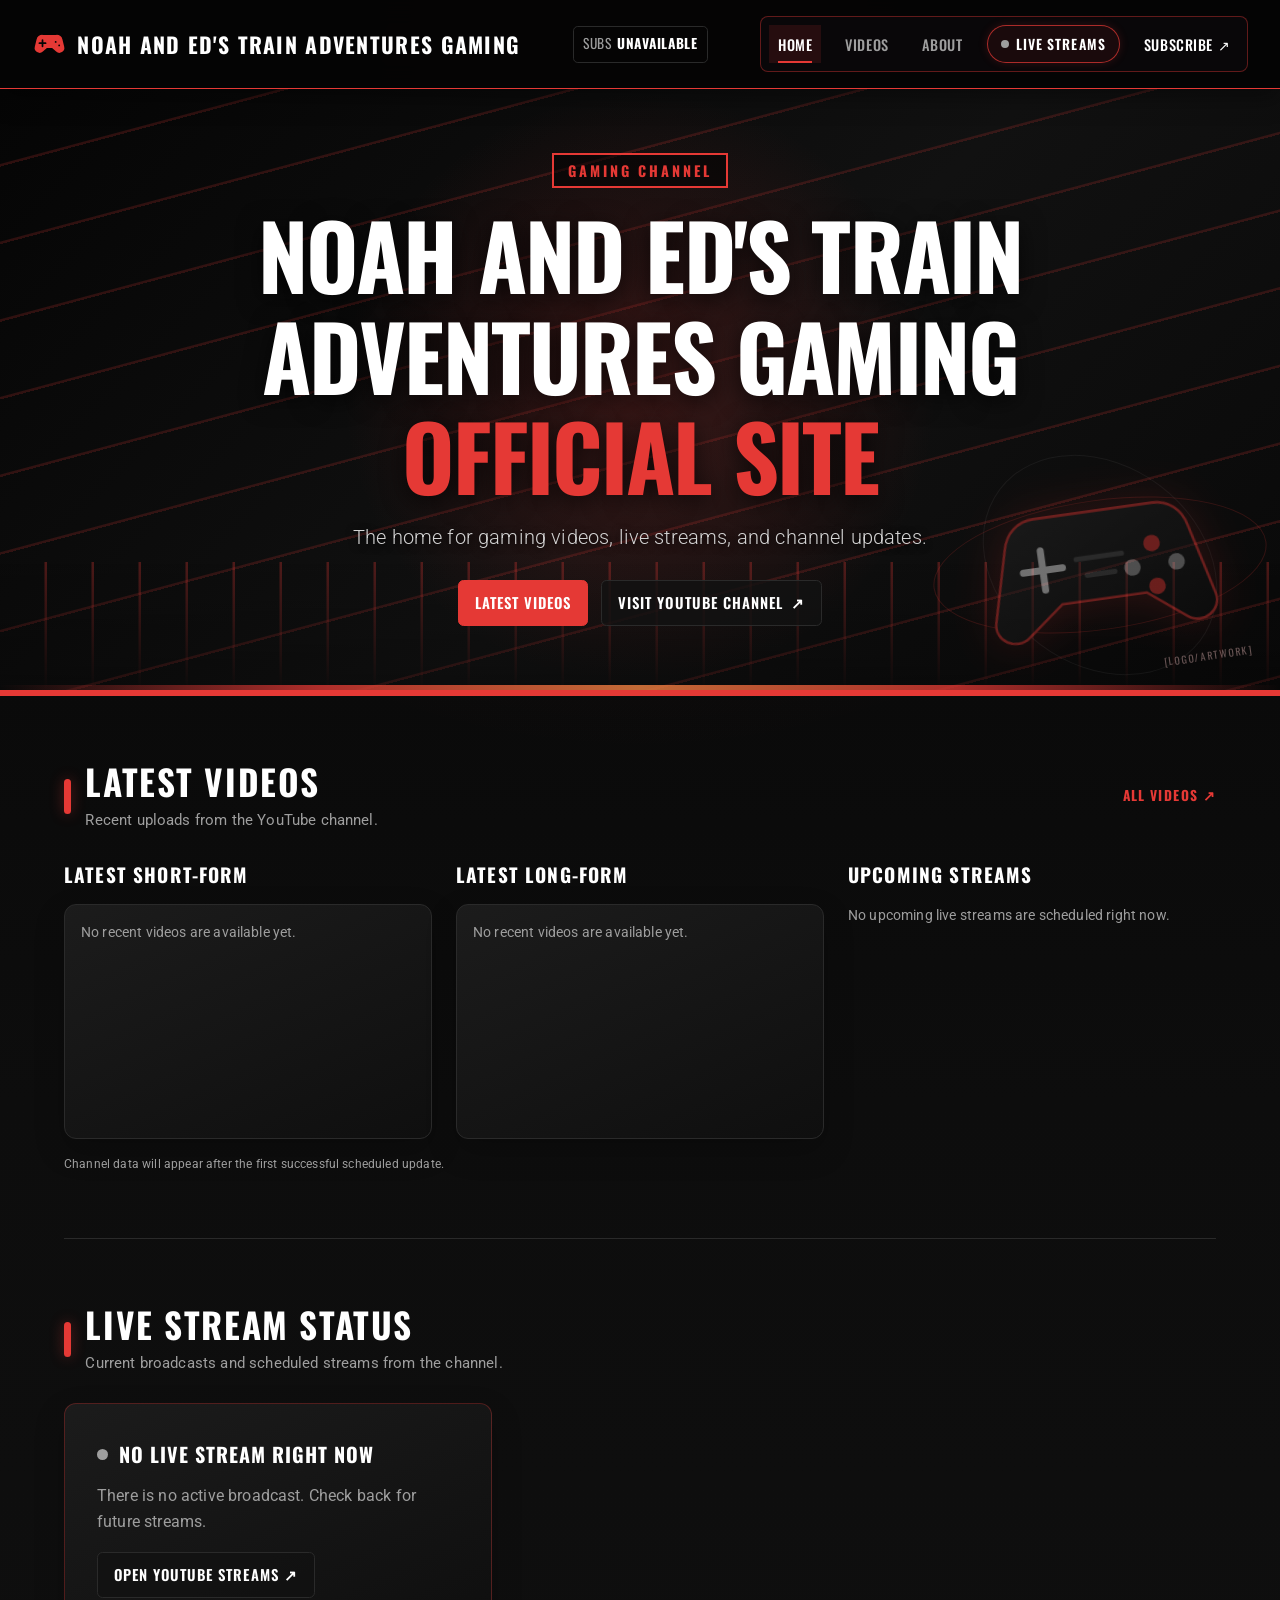
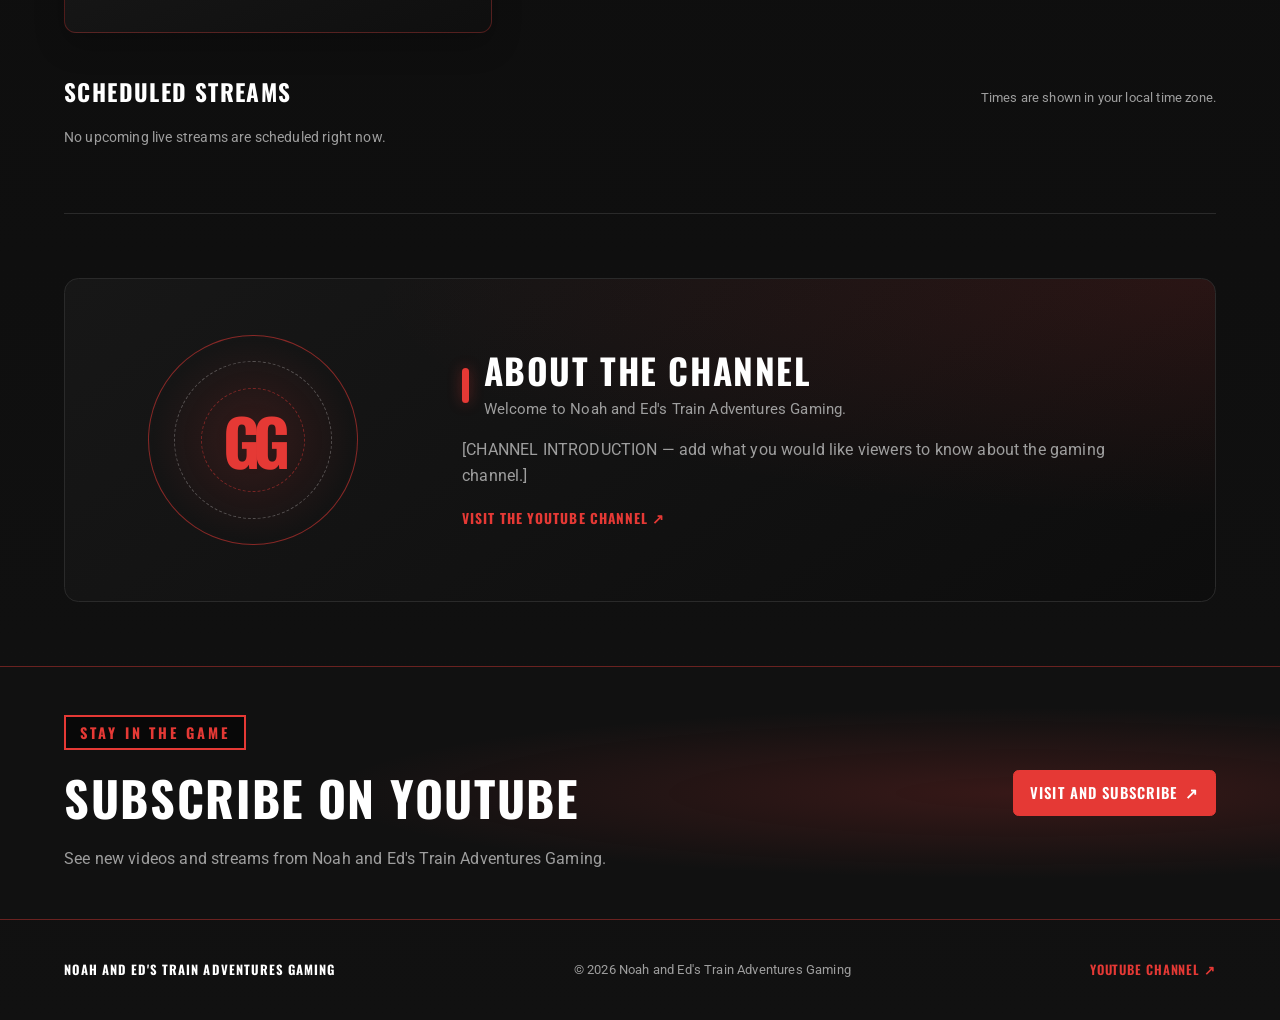
==== index.html @ f2a86437 "website" ====
<!doctype html>
<html lang="en">
  <head>
    <meta charset="utf-8">
    <meta name="viewport" content="width=device-width, initial-scale=1">
    <meta name="theme-color" content="#050505">
    <meta
      name="description"
      content="The official site for Noah and Ed's Train Adventures Gaming. Watch recent videos, check live stream status, and find channel updates."
    >
    <title>Noah and Ed's Train Adventures Gaming | Official Site</title>
    <link rel="preconnect" href="https://fonts.googleapis.com">
    <link rel="preconnect" href="https://fonts.gstatic.com" crossorigin>
    <link
      href="https://fonts.googleapis.com/css2?family=Oswald:wght@400;500;700&family=Roboto:wght@300;400;500;700&display=swap"
      rel="stylesheet"
    >
    <link rel="stylesheet" href="styles.css">
    <script src="script.js" defer></script>
  </head>
  <body>
    <a class="skip-link" href="#main">Skip to content</a>

    <nav class="site-nav" aria-label="Main navigation">
      <div class="site-nav-inner">
        <a class="site-brand" href="#home" aria-label="Noah and Ed's Train Adventures Gaming home">
          <span class="brand-mark" aria-hidden="true">
            <svg viewBox="0 0 40 40" focusable="false">
              <path d="M12 9h16a7 7 0 0 1 6.8 5.3l2 8.2a5.6 5.6 0 0 1-9.2 5.5L23 24h-6l-4.6 4a5.6 5.6 0 0 1-9.2-5.5l2-8.2A7 7 0 0 1 12 9Z" />
              <path class="brand-mark-cutout" d="M12 15v7m-3.5-3.5h7M27 17h.1M31 21h.1" />
            </svg>
          </span>
          <span>Noah and Ed's Train Adventures Gaming</span>
        </a>

        <a
          class="site-subscriber-count"
          href="https://www.youtube.com/channel/UCMxGPWLjDHRQ9xoLHCXd45g"
          target="_blank"
          rel="noopener noreferrer"
          aria-live="polite"
          aria-label="Subscriber count loading. Visit the YouTube channel."
        >
          <span>Subs</span>
          <strong id="subscriber-count">Loading...</strong>
        </a>

        <button
          class="site-nav-toggle"
          type="button"
          aria-label="Open navigation menu"
          aria-expanded="false"
          aria-controls="site-nav-links"
        >
          <svg viewBox="0 0 24 24" aria-hidden="true">
            <path d="M4 6h16M4 12h16M4 18h16" />
          </svg>
        </button>

        <div class="site-nav-links" id="site-nav-links" hidden>
          <a class="nav-btn active" href="#home" aria-current="page">Home</a>
          <a class="nav-btn" href="#videos">Videos</a>
          <a class="nav-btn" href="#about">About</a>
          <a class="live-stream-link" id="live-nav-link" href="#live">Live streams</a>
          <a
            class="nav-subscribe"
            href="https://www.youtube.com/channel/UCMxGPWLjDHRQ9xoLHCXd45g"
            target="_blank"
            rel="noopener noreferrer"
          >Subscribe <span aria-hidden="true">↗</span></a>
        </div>
      </div>
    </nav>

    <header class="hero" id="home">
      <div class="hero-background" aria-hidden="true">
        <span class="hero-grid"></span>
        <span class="hero-beam"></span>
      </div>
      <div class="hero-content">
        <p class="hero-kicker">Gaming channel</p>
        <h1 id="hero-title">Noah and Ed's Train Adventures Gaming<br><span>Official Site</span></h1>
        <p class="hero-description">
          The home for gaming videos, live streams, and channel updates.
        </p>
        <div class="hero-actions">
          <a class="button button-primary" href="#videos">Latest videos</a>
          <a
            class="button button-secondary"
            href="https://www.youtube.com/channel/UCMxGPWLjDHRQ9xoLHCXd45g"
            target="_blank"
            rel="noopener noreferrer"
          >Visit YouTube channel <span aria-hidden="true">↗</span></a>
        </div>
      </div>
      <div class="hero-controller" role="img" aria-label="Original decorative game controller illustration">
        <span class="controller-orbit controller-orbit-one" aria-hidden="true"></span>
        <span class="controller-orbit controller-orbit-two" aria-hidden="true"></span>
        <svg viewBox="0 0 440 280" aria-hidden="true">
          <defs>
            <linearGradient id="controller-shell" x1="0" x2="1" y1="0" y2="1">
              <stop offset="0" stop-color="#292929" />
              <stop offset="1" stop-color="#111111" />
            </linearGradient>
          </defs>
          <path d="M126 54h188c26 0 45 17 51 42l29 112c7 28-26 48-49 30l-58-45H153l-58 45c-23 18-56-2-49-30L75 96c6-25 25-42 51-42Z" fill="url(#controller-shell)" stroke="#e53935" stroke-width="4" />
          <path d="M130 105v62m-31-31h62" stroke="#f1f1f1" stroke-width="11" stroke-linecap="round" />
          <circle cx="305" cy="117" r="13" fill="#e53935" />
          <circle cx="340" cy="151" r="13" fill="#a5a5a5" />
          <circle cx="270" cy="151" r="13" fill="#a5a5a5" />
          <circle cx="305" cy="185" r="13" fill="#e53935" />
          <path d="M184 126h72M198 153h44" stroke="#505050" stroke-width="8" stroke-linecap="round" />
        </svg>
        <span class="controller-label">[LOGO/ARTWORK]</span>
      </div>
      <div class="hero-accent" aria-hidden="true"></div>
    </header>

    <main id="main">
      <section class="content-section video-section" id="videos" aria-labelledby="videos-title">
        <div class="section-heading">
          <span class="section-marker" aria-hidden="true"></span>
          <div>
            <h2 id="videos-title">Latest videos</h2>
            <p>Recent uploads from the YouTube channel.</p>
          </div>
          <a
            class="section-link"
            href="https://www.youtube.com/channel/UCMxGPWLjDHRQ9xoLHCXd45g/videos"
            target="_blank"
            rel="noopener noreferrer"
          >All videos <span aria-hidden="true">↗</span></a>
        </div>

        <div class="video-columns">
          <section class="video-column" aria-labelledby="short-videos-title">
            <h3 id="short-videos-title">Latest short-form</h3>
            <div class="video-feed" id="short-videos" aria-live="polite">
              <p class="loading-message">Loading recent videos...</p>
            </div>
          </section>
          <section class="video-column" aria-labelledby="long-videos-title">
            <h3 id="long-videos-title">Latest long-form</h3>
            <div class="video-feed" id="long-videos" aria-live="polite">
              <p class="loading-message">Loading recent videos...</p>
            </div>
          </section>
          <section class="video-column" aria-labelledby="upcoming-title">
            <h3 id="upcoming-title">Upcoming streams</h3>
            <div class="upcoming-stream-list" id="home-upcoming-streams" aria-live="polite">
              <p class="loading-message">Checking the channel schedule...</p>
            </div>
          </section>
        </div>
        <p class="data-updated" id="channel-data-status" role="status" aria-live="polite"></p>
      </section>

      <section class="content-section live-section" id="live" aria-labelledby="live-title">
        <div class="section-heading">
          <span class="section-marker" aria-hidden="true"></span>
          <div>
            <h2 id="live-title">Live stream status</h2>
            <p id="live-subtitle">Current broadcasts and scheduled streams from the channel.</p>
          </div>
        </div>

        <div class="live-panel" id="live-panel">
          <div class="live-status-card" id="live-status-card" aria-live="polite" aria-atomic="true">
            <span class="status-wrap" id="status-wrap">
              <span class="status-dot" aria-hidden="true"></span>
              <strong id="live-status-title">Checking live status...</strong>
            </span>
            <p id="live-status-message">Live status will appear here when channel data is available.</p>
            <a
              class="button button-secondary"
              id="live-watch-link"
              href="https://www.youtube.com/channel/UCMxGPWLjDHRQ9xoLHCXd45g/streams"
              target="_blank"
              rel="noopener noreferrer"
            >Open YouTube streams <span aria-hidden="true">↗</span></a>
          </div>
          <div class="live-player" id="live-player-container" hidden></div>
        </div>

        <div class="schedule-heading">
          <h3>Scheduled streams</h3>
          <p>Times are shown in your local time zone.</p>
        </div>
        <div class="upcoming-stream-list upcoming-stream-list-page" id="live-upcoming-streams" aria-live="polite">
          <p class="loading-message">Checking the channel schedule...</p>
        </div>
      </section>

      <section class="content-section about-section" id="about" aria-labelledby="about-title">
        <div class="about-panel">
          <div class="about-emblem" aria-hidden="true">
            <span>GG</span>
            <i></i>
          </div>
          <div>
            <div class="section-heading">
              <span class="section-marker" aria-hidden="true"></span>
              <div>
                <h2 id="about-title">About the channel</h2>
                <p>Welcome to Noah and Ed's Train Adventures Gaming.</p>
              </div>
            </div>
            <p class="about-description">
              [CHANNEL INTRODUCTION — add what you would like viewers to know about the gaming channel.]
            </p>
            <a
              class="text-link"
              href="https://www.youtube.com/channel/UCMxGPWLjDHRQ9xoLHCXd45g"
              target="_blank"
              rel="noopener noreferrer"
            >Visit the YouTube channel <span aria-hidden="true">↗</span></a>
          </div>
        </div>
      </section>

      <section class="subscribe-section" aria-labelledby="subscribe-title">
        <div class="subscribe-inner">
          <div>
            <p class="hero-kicker">Stay in the game</p>
            <h2 id="subscribe-title">Subscribe on YouTube</h2>
            <p>See new videos and streams from Noah and Ed's Train Adventures Gaming.</p>
          </div>
          <a
            class="button button-primary"
            href="https://www.youtube.com/channel/UCMxGPWLjDHRQ9xoLHCXd45g"
            target="_blank"
            rel="noopener noreferrer"
          >Visit and subscribe <span aria-hidden="true">↗</span></a>
        </div>
      </section>
    </main>

    <footer class="site-footer">
      <a class="footer-brand" href="#home">Noah and Ed's Train Adventures Gaming</a>
      <p>© <span id="current-year"></span> Noah and Ed's Train Adventures Gaming</p>
      <a
        class="footer-channel-link"
        href="https://www.youtube.com/channel/UCMxGPWLjDHRQ9xoLHCXd45g"
        target="_blank"
        rel="noopener noreferrer"
      >YouTube channel <span aria-hidden="true">↗</span></a>
    </footer>
  </body>
</html>
---- styles.css ----
:root {
  color-scheme: dark;
  --cn-red: #e53935;
  --cn-red-rgb: 229, 57, 53;
  --cn-darkred: #b71c1c;
  --cn-black: #050505;
  --cn-base: #0d0d0d;
  --cn-card: #171717;
  --cn-border: #2a2a2a;
  --cn-text: #e0e0e0;
  --cn-muted: #9e9e9e;
  --font-display: "Oswald", "Arial Narrow", sans-serif;
  --font-body: "Roboto", Arial, sans-serif;
}

* {
  box-sizing: border-box;
}

html {
  scroll-behavior: smooth;
  scroll-padding-top: 6rem;
  background: var(--cn-black);
}

body {
  min-height: 100vh;
  margin: 0;
  background:
    radial-gradient(circle at top, rgba(var(--cn-red-rgb), 0.12), transparent 28%),
    linear-gradient(180deg, #050505 0%, #0d0d0d 42%, #111111 100%);
  color: var(--cn-text);
  font-family: var(--font-body);
  letter-spacing: 0.01em;
  line-height: 1.6;
}

a {
  color: inherit;
  text-decoration: none;
}

a:focus-visible,
button:focus-visible {
  outline: 2px solid var(--cn-red);
  outline-offset: 4px;
}

button {
  font: inherit;
}

::selection {
  background: var(--cn-red);
  color: #fff;
}

.skip-link {
  position: fixed;
  z-index: 100;
  top: 0.75rem;
  left: 0.75rem;
  padding: 0.7rem 1rem;
  transform: translateY(-160%);
  background: var(--cn-red);
  color: #fff;
  font-weight: 700;
}

.skip-link:focus {
  transform: translateY(0);
}

.site-nav {
  position: sticky;
  z-index: 50;
  top: 0;
  padding: 1rem clamp(1rem, 3vw, 2rem);
  border-bottom: 1px solid var(--cn-red);
  background: rgba(5, 5, 5, 0.96);
  box-shadow: 0 8px 24px rgba(0, 0, 0, 0.4);
  backdrop-filter: blur(12px);
}

.site-nav-inner {
  display: flex;
  width: min(100%, 1280px);
  align-items: center;
  justify-content: space-between;
  gap: 1rem;
  margin-inline: auto;
}

.site-brand {
  display: inline-flex;
  min-width: 0;
  align-items: center;
  gap: 0.65rem;
  color: #fff;
  font-family: var(--font-display);
  font-size: 1.35rem;
  font-weight: 700;
  letter-spacing: 0.06em;
  text-transform: uppercase;
}

.site-brand:hover {
  color: var(--cn-red);
}

.brand-mark {
  display: grid;
  width: 35px;
  height: 35px;
  flex: 0 0 auto;
  place-items: center;
  color: var(--cn-red);
}

.brand-mark svg {
  width: 100%;
  fill: currentColor;
}

.brand-mark-cutout {
  fill: none;
  stroke: var(--cn-black);
  stroke-linecap: round;
  stroke-width: 2;
}

.site-subscriber-count {
  display: inline-flex;
  flex: 0 0 auto;
  align-items: center;
  gap: 0.35rem;
  padding: 0.42rem 0.6rem;
  border: 1px solid var(--cn-border);
  border-radius: 0.3rem;
  color: var(--cn-muted);
  font-family: var(--font-display);
  font-size: 0.85rem;
  letter-spacing: 0.04em;
  text-transform: uppercase;
  white-space: nowrap;
}

.site-subscriber-count strong {
  color: #fff;
}

.site-subscriber-count:hover {
  border-color: var(--cn-red);
  color: #fff;
}

.site-nav-links {
  display: flex;
  align-items: center;
  justify-content: center;
  gap: clamp(0.25rem, 1.2vw, 1rem);
  padding: 0.5rem;
  border: 1px solid rgba(var(--cn-red-rgb), 0.4);
  border-radius: 0.5rem;
  background: rgba(12, 9, 11, 0.82);
}

.site-nav-links[hidden] {
  display: none;
}

.nav-btn,
.nav-subscribe {
  position: relative;
  padding: 0.45rem 0.55rem;
  color: var(--cn-muted);
  font-family: var(--font-display);
  font-size: 0.9rem;
  font-weight: 500;
  letter-spacing: 0.04em;
  text-transform: uppercase;
  white-space: nowrap;
  transition: color 160ms ease, background 160ms ease;
}

.nav-btn:hover,
.nav-btn.active,
.nav-subscribe:hover {
  color: #fff;
}

.nav-btn::after {
  position: absolute;
  right: 0.55rem;
  bottom: 0;
  left: 0.55rem;
  height: 2px;
  transform: scaleX(0);
  transform-origin: left;
  background: var(--cn-red);
  content: "";
  transition: transform 160ms ease;
}

.nav-btn:hover::after,
.nav-btn.active::after {
  transform: scaleX(1);
}

.nav-btn.active {
  background: rgba(var(--cn-red-rgb), 0.13);
}

.nav-subscribe {
  color: #fff;
}

.live-stream-link {
  display: inline-flex;
  align-items: center;
  justify-content: center;
  gap: 0.45rem;
  padding: 0.45rem 0.8rem;
  border: 1px solid rgba(var(--cn-red-rgb), 0.72);
  border-radius: 999px;
  background: rgba(var(--cn-red-rgb), 0.08);
  color: #fff;
  font-family: var(--font-display);
  font-size: 0.86rem;
  font-weight: 600;
  letter-spacing: 0.08em;
  text-transform: uppercase;
  white-space: nowrap;
  box-shadow: 0 0 10px rgba(var(--cn-red-rgb), 0.18);
  transition: background 160ms ease, box-shadow 160ms ease;
}

.live-stream-link::before {
  width: 0.5rem;
  height: 0.5rem;
  flex: 0 0 0.5rem;
  border-radius: 50%;
  background: var(--cn-muted);
  content: "";
}

.live-stream-link:hover {
  background: rgba(var(--cn-red-rgb), 0.18);
}

.live-stream-link.is-live::before {
  background: var(--cn-red);
  box-shadow: 0 0 10px rgba(var(--cn-red-rgb), 0.85);
}

.live-stream-link.is-live {
  animation: live-pulse 1.8s infinite ease-in-out;
  box-shadow: 0 0 18px rgba(var(--cn-red-rgb), 0.45);
}

.site-nav-toggle {
  display: none;
  width: 2.75rem;
  height: 2.75rem;
  flex: 0 0 auto;
  align-items: center;
  justify-content: center;
  padding: 0;
  border: 1px solid var(--cn-border);
  border-radius: 4px;
  background: transparent;
  color: #fff;
  cursor: pointer;
}

.site-nav-toggle:hover {
  border-color: var(--cn-red);
  color: var(--cn-red);
}

.site-nav-toggle svg {
  width: 24px;
  height: 24px;
  fill: none;
  stroke: currentColor;
  stroke-linecap: round;
  stroke-width: 2;
}

.hero {
  position: relative;
  display: grid;
  min-height: 440px;
  min-height: min(55vh, 640px);
  place-items: center;
  overflow: hidden;
  padding: 4rem 1.25rem;
  border-bottom: 6px solid var(--cn-red);
  text-align: center;
  isolation: isolate;
}

.hero-background,
.hero-grid,
.hero-beam {
  position: absolute;
  inset: 0;
  z-index: -1;
}

.hero-background {
  background:
    radial-gradient(circle at center, rgba(var(--cn-red-rgb), 0.2), transparent 42%),
    linear-gradient(135deg, #050505 0%, #111 55%, #090909 100%);
}

.hero-grid {
  opacity: 0.18;
  background: repeating-linear-gradient(165deg, transparent 0, transparent 72px, var(--cn-red) 73px, var(--cn-red) 75px);
}

.hero-beam {
  top: auto;
  height: 8rem;
  opacity: 0.3;
  background:
    linear-gradient(180deg, transparent, #050505),
    repeating-linear-gradient(90deg, transparent 0, transparent 44px, var(--cn-red) 45px, var(--cn-red) 47px);
}

.hero-content {
  width: min(100%, 920px);
  position: relative;
  z-index: 2;
  transition: transform 300ms ease;
}

.hero-content:hover {
  transform: scale(1.015);
}

.hero-kicker {
  display: inline-block;
  margin: 0 0 1rem;
  padding: 0.25rem 0.9rem;
  border: 2px solid var(--cn-red);
  background: rgba(0, 0, 0, 0.5);
  color: var(--cn-red);
  font-family: var(--font-display);
  font-size: 0.9rem;
  font-weight: 700;
  letter-spacing: 0.2em;
  text-transform: uppercase;
}

.hero h1 {
  margin: 0 auto 1rem;
  color: #fff;
  font-family: var(--font-display);
  font-size: clamp(2.7rem, 7vw, 5.8rem);
  font-weight: 700;
  letter-spacing: -0.02em;
  line-height: 1.12;
  overflow-wrap: anywhere;
  text-transform: uppercase;
  text-shadow: 0 5px 25px rgba(0, 0, 0, 0.72);
}

.hero h1 span {
  color: var(--cn-red);
}

.hero-description {
  max-width: 42rem;
  margin: 0 auto;
  color: #d3d3d3;
  font-size: clamp(1rem, 2vw, 1.25rem);
  font-weight: 300;
  text-shadow: 0 2px 8px #000;
}

.hero-actions {
  display: flex;
  flex-wrap: wrap;
  justify-content: center;
  gap: 0.8rem;
  margin-top: 1.65rem;
}

.button {
  display: inline-flex;
  min-height: 46px;
  align-items: center;
  justify-content: center;
  gap: 0.5rem;
  padding: 0.65rem 1rem;
  border: 1px solid transparent;
  border-radius: 0.35rem;
  font-family: var(--font-display);
  font-size: 0.92rem;
  font-weight: 600;
  letter-spacing: 0.07em;
  text-align: center;
  text-transform: uppercase;
  transition: background 160ms ease, border-color 160ms ease, transform 160ms ease;
}

.button:hover {
  transform: translateY(-2px);
}

.button-primary {
  border-color: var(--cn-red);
  background: var(--cn-red);
  color: #fff;
}

.button-primary:hover {
  border-color: #ff615c;
  background: #c92f2b;
}

.button-secondary {
  border-color: var(--cn-border);
  background: rgba(18, 18, 18, 0.82);
  color: #fff;
}

.button-secondary:hover {
  border-color: var(--cn-red);
  background: rgba(var(--cn-red-rgb), 0.12);
}

.hero-controller {
  position: absolute;
  right: max(2rem, calc((100vw - 1200px) / 2));
  bottom: 1.6rem;
  z-index: 1;
  display: grid;
  width: clamp(170px, 22vw, 280px);
  aspect-ratio: 1.4;
  place-items: center;
  opacity: 0.44;
  pointer-events: none;
  transform: rotate(-8deg);
}

.hero-controller svg {
  z-index: 1;
  width: 100%;
  filter: drop-shadow(0 0 24px rgba(var(--cn-red-rgb), 0.4));
}

.controller-orbit {
  position: absolute;
  width: 120%;
  height: 65%;
  border: 1px solid rgba(var(--cn-red-rgb), 0.42);
  border-radius: 50%;
}

.controller-orbit-two {
  width: 90%;
  height: 100%;
  border-color: rgba(255, 255, 255, 0.12);
  transform: rotate(45deg);
}

.controller-label {
  position: absolute;
  right: 0;
  bottom: -0.8rem;
  color: #e1b5b4;
  font-family: var(--font-display);
  font-size: 0.62rem;
  letter-spacing: 0.18em;
}

.hero-accent {
  position: absolute;
  right: 0;
  bottom: 0;
  left: 0;
  z-index: 3;
  height: 5px;
  background: linear-gradient(90deg, transparent, var(--cn-red), #ff8a45, var(--cn-red), transparent);
  opacity: 0.75;
}

.content-section {
  width: min(100% - 2rem, 1152px);
  margin-inline: auto;
  padding-block: 4rem;
}

.section-heading {
  display: flex;
  align-items: center;
  gap: 0.9rem;
  margin-bottom: 1.75rem;
}

.section-marker {
  width: 7px;
  height: 2.2rem;
  flex: 0 0 7px;
  border-radius: 5px;
  background: var(--cn-red);
  box-shadow: 0 0 14px rgba(var(--cn-red-rgb), 0.38);
}

.section-heading h2 {
  margin: 0;
  color: #fff;
  font-family: var(--font-display);
  font-size: clamp(1.8rem, 4vw, 2.2rem);
  font-weight: 700;
  letter-spacing: 0.045em;
  line-height: 1.2;
  text-transform: uppercase;
}

.section-heading p {
  margin: 0.35rem 0 0;
  color: var(--cn-muted);
  font-size: 0.95rem;
}

.section-link {
  margin-left: auto;
  color: var(--cn-red);
  font-family: var(--font-display);
  font-size: 0.85rem;
  font-weight: 700;
  letter-spacing: 0.1em;
  text-transform: uppercase;
  white-space: nowrap;
}

.section-link:hover,
.text-link:hover,
.footer-channel-link:hover {
  color: #fff;
}

.video-columns {
  display: grid;
  grid-template-columns: repeat(3, minmax(0, 1fr));
  gap: 1.5rem;
}

.video-column h3,
.schedule-heading h3 {
  margin: 0 0 0.8rem;
  color: #fff;
  font-family: var(--font-display);
  font-size: 1.2rem;
  font-weight: 700;
  letter-spacing: 0.06em;
  text-transform: uppercase;
}

.video-feed,
.upcoming-stream-card,
.live-status-card {
  min-width: 0;
  padding: 1rem;
  border: 1px solid var(--cn-border);
  border-radius: 0.75rem;
  background: linear-gradient(155deg, rgba(28, 28, 28, 0.98), rgba(15, 15, 15, 0.98));
  box-shadow: 0 12px 30px rgba(0, 0, 0, 0.22);
}

.video-feed {
  min-height: 235px;
}

.loading-message,
.empty-message {
  margin: 0;
  color: var(--cn-muted);
  font-size: 0.9rem;
}

.video-card {
  display: block;
}

.video-thumbnail {
  position: relative;
  display: block;
  width: 100%;
  aspect-ratio: 16 / 9;
  overflow: hidden;
  border-radius: 0.45rem;
  background:
    radial-gradient(circle at center, rgba(var(--cn-red-rgb), 0.25), transparent 55%),
    #090909;
}

.video-thumbnail img {
  display: block;
  width: 100%;
  height: 100%;
  object-fit: cover;
  transition: transform 220ms ease;
}

.video-card:hover .video-thumbnail img {
  transform: scale(1.04);
}

.video-play {
  position: absolute;
  top: 50%;
  left: 50%;
  display: grid;
  width: 44px;
  height: 44px;
  place-items: center;
  border: 1px solid rgba(255, 255, 255, 0.75);
  border-radius: 50%;
  background: rgba(0, 0, 0, 0.62);
  color: white;
  font-size: 1.1rem;
  transform: translate(-50%, -50%);
}

.video-card:hover .video-play {
  background: var(--cn-red);
}

.video-meta {
  display: flex;
  flex-wrap: wrap;
  justify-content: space-between;
  gap: 0.5rem;
  margin-top: 0.8rem;
  color: var(--cn-red);
  font-family: var(--font-display);
  font-size: 0.72rem;
  font-weight: 500;
  letter-spacing: 0.08em;
  text-transform: uppercase;
}

.video-meta time,
.video-meta .video-duration {
  color: var(--cn-muted);
  font-family: var(--font-body);
  font-size: 0.7rem;
  letter-spacing: 0.02em;
}

.video-title {
  display: block;
  margin-top: 0.35rem;
  color: #fff;
  font-size: 0.95rem;
  font-weight: 600;
  line-height: 1.4;
}

.video-card:hover .video-title {
  color: #ff706a;
}

.data-updated {
  margin: 1rem 0 0;
  color: var(--cn-muted);
  font-size: 0.75rem;
}

.live-section {
  border-top: 1px solid var(--cn-border);
}

.live-panel {
  display: grid;
  grid-template-columns: minmax(0, 0.85fr) minmax(0, 1.4fr);
  gap: 1.25rem;
}

.live-status-card {
  display: flex;
  min-height: 230px;
  flex-direction: column;
  align-items: flex-start;
  justify-content: center;
  padding: clamp(1.25rem, 3vw, 2rem);
  border-color: rgba(var(--cn-red-rgb), 0.3);
}

.status-wrap {
  display: inline-flex;
  align-items: center;
  gap: 0.65rem;
  color: #fff;
  font-family: var(--font-display);
  font-size: 1.25rem;
  letter-spacing: 0.05em;
  text-transform: uppercase;
}

.status-dot {
  width: 0.7rem;
  height: 0.7rem;
  flex: 0 0 0.7rem;
  border-radius: 50%;
  background: var(--cn-muted);
}

.status-wrap.is-live .status-dot {
  background: var(--cn-red);
  box-shadow: 0 0 14px rgba(var(--cn-red-rgb), 0.9);
  animation: live-pulse 1.8s infinite ease-in-out;
}

.live-status-card > p {
  margin: 0.8rem 0 1.1rem;
  color: var(--cn-muted);
}

.live-player {
  min-width: 0;
  aspect-ratio: 16 / 9;
  overflow: hidden;
  border: 1px solid var(--cn-border);
  border-radius: 0.75rem;
  background: #000;
}

.live-player[hidden] {
  display: none;
}

.live-player iframe {
  display: block;
  width: 100%;
  height: 100%;
  border: 0;
}

.schedule-heading {
  display: flex;
  align-items: baseline;
  justify-content: space-between;
  gap: 1rem;
  margin: 2.5rem 0 1rem;
}

.schedule-heading h3 {
  margin: 0;
  font-size: 1.45rem;
}

.schedule-heading p {
  margin: 0;
  color: var(--cn-muted);
  font-size: 0.82rem;
}

.upcoming-stream-list {
  display: grid;
  gap: 1rem;
}

.upcoming-stream-list-page {
  grid-template-columns: repeat(auto-fit, minmax(min(100%, 19rem), 1fr));
}

.upcoming-stream-card {
  border-color: rgba(var(--cn-red-rgb), 0.35);
}

.upcoming-stream-channel {
  margin: 0 0 0.5rem;
  color: var(--cn-red);
  font-family: var(--font-display);
  font-size: 0.8rem;
  font-weight: 700;
  letter-spacing: 0.16em;
  text-transform: uppercase;
}

.upcoming-stream-title {
  margin: 0;
  color: #fff;
  font-family: var(--font-display);
  font-size: 1.2rem;
  line-height: 1.35;
}

.upcoming-stream-time {
  margin: 0.85rem 0 0;
  padding: 0.6rem 0.7rem;
  border-left: 3px solid var(--cn-red);
  background: rgba(var(--cn-red-rgb), 0.09);
  color: var(--cn-text);
  font-weight: 500;
}

.upcoming-stream-link {
  display: inline-block;
  margin-top: 0.75rem;
  color: var(--cn-red);
  font-family: var(--font-display);
  font-size: 0.8rem;
  font-weight: 700;
  letter-spacing: 0.1em;
  text-transform: uppercase;
}

.upcoming-stream-link:hover {
  color: #fff;
}

.about-section {
  border-top: 1px solid var(--cn-border);
}

.about-panel {
  display: grid;
  grid-template-columns: minmax(130px, 0.55fr) minmax(0, 1.45fr);
  align-items: center;
  gap: clamp(1.5rem, 6vw, 5rem);
  padding: clamp(1.5rem, 5vw, 3.5rem);
  border: 1px solid var(--cn-border);
  border-radius: 0.9rem;
  background:
    radial-gradient(ellipse at 100% 0%, rgba(var(--cn-red-rgb), 0.12), transparent 52%),
    linear-gradient(145deg, var(--cn-card), var(--cn-base));
}

.about-panel .section-heading {
  margin-bottom: 1rem;
}

.about-emblem {
  position: relative;
  display: grid;
  width: min(100%, 210px);
  aspect-ratio: 1;
  place-items: center;
  justify-self: center;
  border: 1px solid rgba(var(--cn-red-rgb), 0.55);
  border-radius: 50%;
  background: radial-gradient(circle, rgba(var(--cn-red-rgb), 0.15), transparent 70%);
  color: var(--cn-red);
  font-family: var(--font-display);
  font-size: 4rem;
  font-weight: 700;
  letter-spacing: -0.1em;
}

.about-emblem::before,
.about-emblem i {
  position: absolute;
  inset: 12%;
  border: 1px dashed rgba(255, 255, 255, 0.25);
  border-radius: 50%;
  content: "";
}

.about-emblem i {
  inset: 25%;
  border-color: rgba(var(--cn-red-rgb), 0.45);
}

.about-description {
  max-width: 45rem;
  margin: 0 0 1.1rem;
  color: var(--cn-muted);
}

.text-link {
  color: var(--cn-red);
  font-family: var(--font-display);
  font-size: 0.85rem;
  font-weight: 700;
  letter-spacing: 0.08em;
  text-transform: uppercase;
}

.subscribe-section {
  border-block: 1px solid rgba(var(--cn-red-rgb), 0.42);
  background:
    radial-gradient(ellipse at 80% 50%, rgba(var(--cn-red-rgb), 0.18), transparent 48%),
    #111;
}

.subscribe-inner {
  display: flex;
  width: min(100% - 2rem, 1152px);
  min-height: 230px;
  align-items: center;
  justify-content: space-between;
  gap: 2rem;
  margin-inline: auto;
  padding-block: 3rem;
}

.subscribe-inner .hero-kicker {
  margin-bottom: 0.6rem;
}

.subscribe-inner h2 {
  margin: 0;
  color: #fff;
  font-family: var(--font-display);
  font-size: clamp(2rem, 4vw, 3rem);
  letter-spacing: 0.035em;
  text-transform: uppercase;
}

.subscribe-inner p:last-child {
  margin: 0.55rem 0 0;
  color: var(--cn-muted);
}

.site-footer {
  display: flex;
  width: min(100% - 2rem, 1152px);
  min-height: 100px;
  align-items: center;
  justify-content: space-between;
  gap: 1rem;
  margin-inline: auto;
  padding-block: 1.5rem;
  color: var(--cn-muted);
  font-size: 0.8rem;
}

.site-footer p {
  margin: 0;
}

.footer-brand {
  color: #fff;
  font-family: var(--font-display);
  font-weight: 700;
  letter-spacing: 0.08em;
  text-transform: uppercase;
}

.footer-channel-link {
  color: var(--cn-red);
  font-family: var(--font-display);
  font-weight: 600;
  letter-spacing: 0.07em;
  text-transform: uppercase;
}

@keyframes live-pulse {
  0%,
  100% {
    box-shadow: 0 0 8px rgba(var(--cn-red-rgb), 0.34);
  }

  50% {
    box-shadow: 0 0 18px rgba(var(--cn-red-rgb), 0.75);
  }
}

@media (max-width: 1000px) {
  .site-nav-inner {
    flex-wrap: wrap;
  }

  .site-nav-links {
    gap: 0.2rem;
  }

  .nav-btn,
  .nav-subscribe {
    padding-inline: 0.4rem;
    font-size: 0.82rem;
  }

  .video-columns {
    gap: 1rem;
  }
}

@media (max-width: 767px) {
  html {
    scroll-padding-top: 5rem;
  }

  .site-nav {
    padding: 0.75rem 1rem;
  }

  .site-nav-inner {
    display: grid;
    grid-template-columns: minmax(0, 1fr) auto auto;
    gap: 0.7rem;
  }

  .site-brand {
    font-size: 1.08rem;
  }

  .brand-mark {
    width: 30px;
    height: 30px;
  }

  .site-subscriber-count {
    font-size: 0.74rem;
  }

  .site-nav-toggle {
    display: inline-flex;
  }

  .site-nav-links,
  .site-nav-links[hidden] {
    display: flex;
    width: 100%;
    grid-column: 1 / -1;
    flex-direction: column;
    align-items: stretch;
    gap: 0.2rem;
    padding: 0.75rem;
    border: 0;
    border-top: 1px solid var(--cn-border);
    border-radius: 0;
    background: transparent;
  }

  .site-nav-links[hidden] {
    display: none;
  }

  .nav-btn,
  .nav-subscribe {
    padding: 0.7rem 0.25rem;
    border-bottom: 1px solid var(--cn-border);
    font-size: 0.95rem;
  }

  .nav-btn::after {
    display: none;
  }

  .live-stream-link {
    align-self: flex-start;
    margin-top: 0.5rem;
  }

  .hero {
    min-height: 430px;
    min-height: 55svh;
    padding-block: 3.5rem;
  }

  .hero h1 {
    font-size: clamp(2.6rem, 10.5vw, 4.5rem);
  }

  .hero-controller {
    right: 0;
    bottom: 0.5rem;
    width: 190px;
    overflow: hidden;
    opacity: 0.2;
  }

  .hero-description {
    max-width: 34rem;
  }

  .content-section {
    padding-block: 3rem;
  }

  .video-columns {
    grid-template-columns: 1fr;
    gap: 1.5rem;
  }

  .video-feed {
    min-height: 0;
  }

  .live-panel {
    grid-template-columns: 1fr;
  }

  .live-status-card {
    min-height: 190px;
  }

  .about-panel {
    grid-template-columns: 1fr;
    gap: 1.5rem;
    padding: 1.5rem;
  }

  .about-emblem {
    width: 145px;
    font-size: 3rem;
  }

  .subscribe-inner {
    min-height: 0;
    align-items: flex-start;
    flex-direction: column;
    gap: 1.5rem;
    padding-block: 2.75rem;
  }

  .site-footer {
    flex-wrap: wrap;
    padding-block: 1.25rem;
  }

  .site-footer p {
    order: 1;
    width: 100%;
  }
}

@media (max-width: 420px) {
  .site-nav-inner {
    grid-template-columns: minmax(0, 1fr) auto;
  }

  .site-subscriber-count {
    display: none;
  }

  .section-heading {
    align-items: flex-start;
  }

  .section-link {
    align-self: flex-end;
  }

  .hero-actions {
    align-items: stretch;
    flex-direction: column;
  }

  .hero-actions .button {
    width: 100%;
  }

  .schedule-heading {
    align-items: flex-start;
    flex-direction: column;
    gap: 0.25rem;
  }
}

@media (prefers-reduced-motion: reduce) {
  *,
  *::before,
  *::after {
    scroll-behavior: auto !important;
    animation-duration: 0.01ms !important;
    animation-iteration-count: 1 !important;
    transition-duration: 0.01ms !important;
  }
}
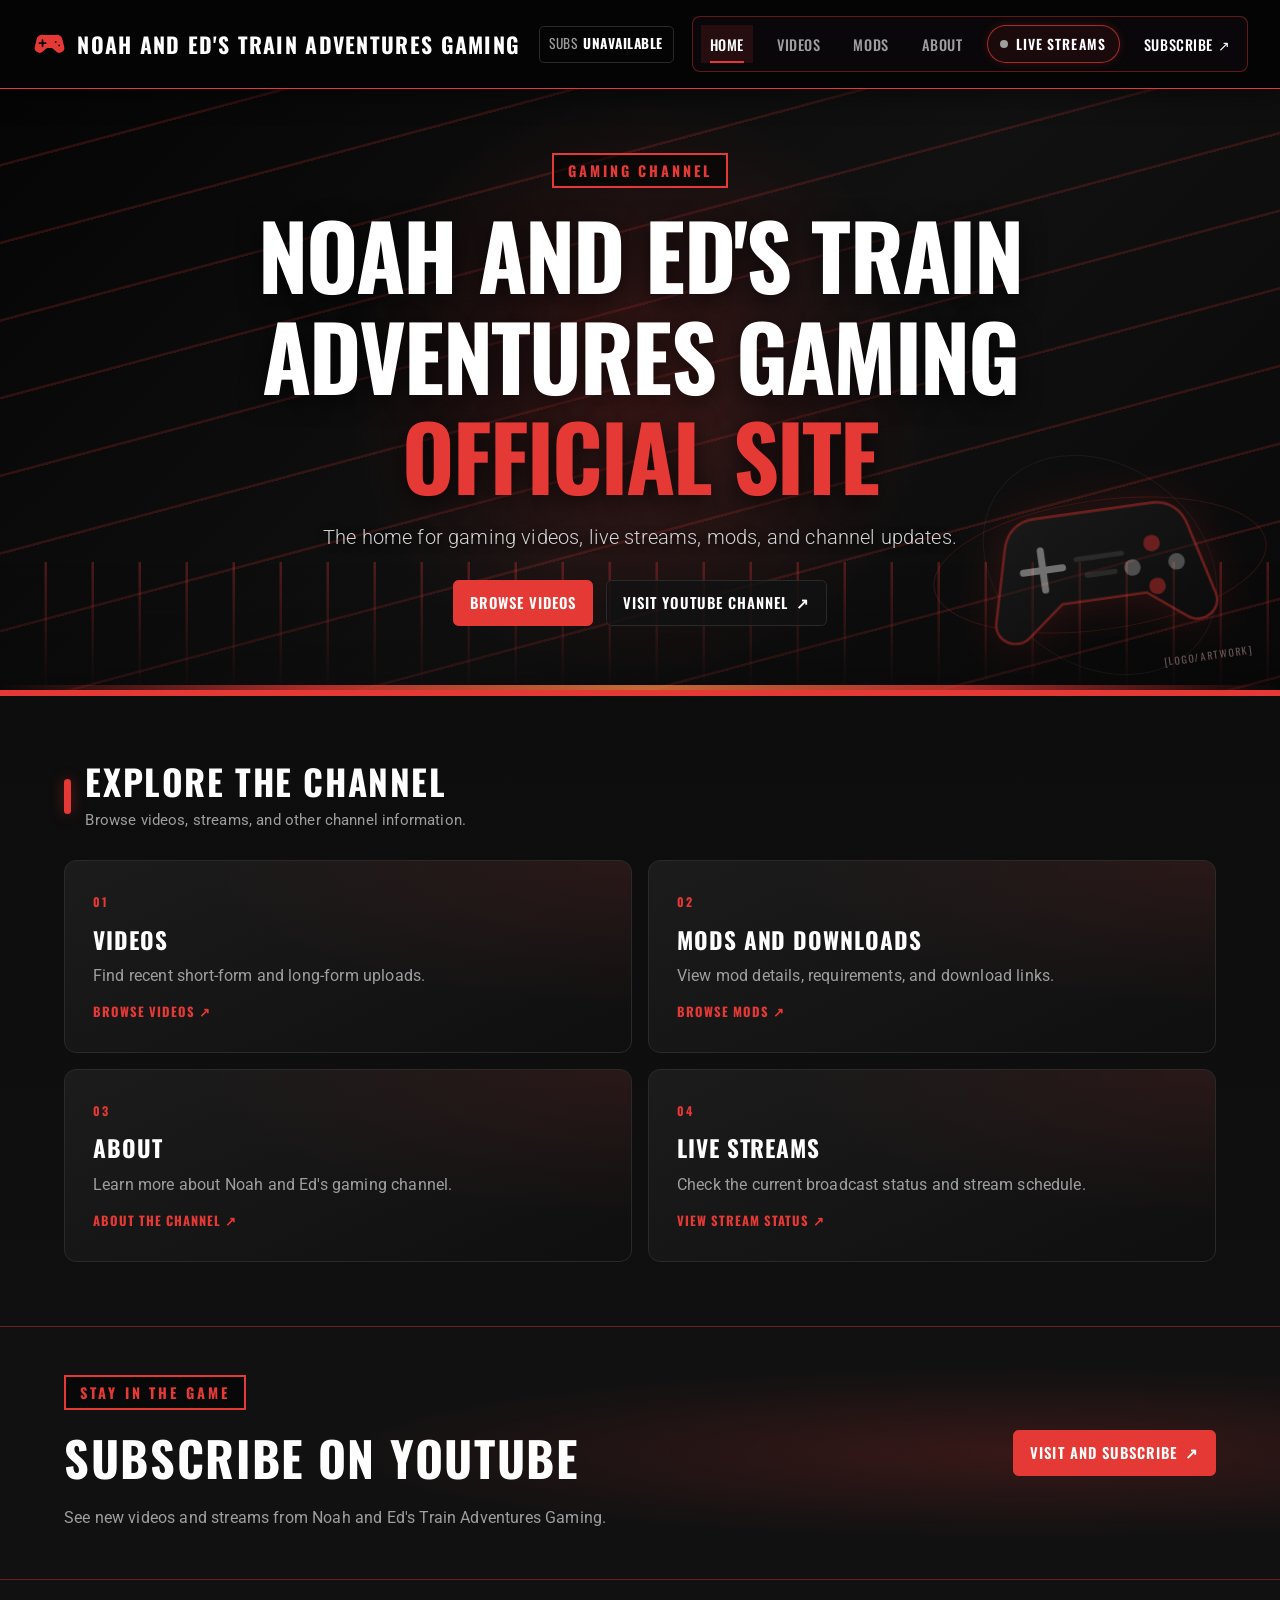
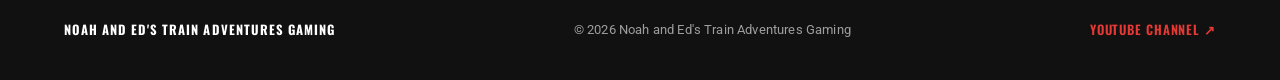
==== commit 1e5225ff: "Create folder-based channel pages Co-authored-by: Copilot <223556219+Copilot@users.noreply.github.co" ====
--- a/index.html
+++ b/index.html
@@ -8,6 +8,7 @@
       name="description"
       content="The official site for Noah and Ed's Train Adventures Gaming. Watch recent videos, check live stream status, and find channel updates."
     >
+    <meta name="google-site-verification" content="FjQOzcRmro76Ji04ro-pThfcSoNlmrvUc8nnYBvq9LY">
     <title>Noah and Ed's Train Adventures Gaming | Official Site</title>
     <link rel="preconnect" href="https://fonts.googleapis.com">
     <link rel="preconnect" href="https://fonts.gstatic.com" crossorigin>
@@ -23,7 +24,7 @@
 
     <nav class="site-nav" aria-label="Main navigation">
       <div class="site-nav-inner">
-        <a class="site-brand" href="#home" aria-label="Noah and Ed's Train Adventures Gaming home">
+        <a class="site-brand" href="./" aria-label="Noah and Ed's Train Adventures Gaming home">
           <span class="brand-mark" aria-hidden="true">
             <svg viewBox="0 0 40 40" focusable="false">
               <path d="M12 9h16a7 7 0 0 1 6.8 5.3l2 8.2a5.6 5.6 0 0 1-9.2 5.5L23 24h-6l-4.6 4a5.6 5.6 0 0 1-9.2-5.5l2-8.2A7 7 0 0 1 12 9Z" />
@@ -32,42 +33,19 @@
           </span>
           <span>Noah and Ed's Train Adventures Gaming</span>
         </a>
-
-        <a
-          class="site-subscriber-count"
-          href="https://www.youtube.com/channel/UCMxGPWLjDHRQ9xoLHCXd45g"
-          target="_blank"
-          rel="noopener noreferrer"
-          aria-live="polite"
-          aria-label="Subscriber count loading. Visit the YouTube channel."
-        >
-          <span>Subs</span>
-          <strong id="subscriber-count">Loading...</strong>
+        <a class="site-subscriber-count" href="https://www.youtube.com/channel/UCMxGPWLjDHRQ9xoLHCXd45g" target="_blank" rel="noopener noreferrer" aria-live="polite" aria-label="Subscriber count loading. Visit the YouTube channel.">
+          <span>Subs</span><strong id="subscriber-count">Loading...</strong>
         </a>
-
-        <button
-          class="site-nav-toggle"
-          type="button"
-          aria-label="Open navigation menu"
-          aria-expanded="false"
-          aria-controls="site-nav-links"
-        >
-          <svg viewBox="0 0 24 24" aria-hidden="true">
-            <path d="M4 6h16M4 12h16M4 18h16" />
-          </svg>
+        <button class="site-nav-toggle" type="button" aria-label="Open navigation menu" aria-expanded="false" aria-controls="site-nav-links">
+          <svg viewBox="0 0 24 24" aria-hidden="true"><path d="M4 6h16M4 12h16M4 18h16" /></svg>
         </button>
-
         <div class="site-nav-links" id="site-nav-links" hidden>
-          <a class="nav-btn active" href="#home" aria-current="page">Home</a>
-          <a class="nav-btn" href="#videos">Videos</a>
-          <a class="nav-btn" href="#about">About</a>
-          <a class="live-stream-link" id="live-nav-link" href="#live">Live streams</a>
-          <a
-            class="nav-subscribe"
-            href="https://www.youtube.com/channel/UCMxGPWLjDHRQ9xoLHCXd45g"
-            target="_blank"
-            rel="noopener noreferrer"
-          >Subscribe <span aria-hidden="true">↗</span></a>
+          <a class="nav-btn active" href="./" aria-current="page">Home</a>
+          <a class="nav-btn" href="videos/">Videos</a>
+          <a class="nav-btn" href="mods/">Mods</a>
+          <a class="nav-btn" href="about/">About</a>
+          <a class="live-stream-link" id="live-nav-link" href="live/">Live streams</a>
+          <a class="nav-subscribe" href="https://www.youtube.com/channel/UCMxGPWLjDHRQ9xoLHCXd45g" target="_blank" rel="noopener noreferrer">Subscribe <span aria-hidden="true">↗</span></a>
         </div>
       </div>
     </nav>
@@ -80,35 +58,20 @@
       <div class="hero-content">
         <p class="hero-kicker">Gaming channel</p>
         <h1 id="hero-title">Noah and Ed's Train Adventures Gaming<br><span>Official Site</span></h1>
-        <p class="hero-description">
-          The home for gaming videos, live streams, and channel updates.
-        </p>
+        <p class="hero-description">The home for gaming videos, live streams, mods, and channel updates.</p>
         <div class="hero-actions">
-          <a class="button button-primary" href="#videos">Latest videos</a>
-          <a
-            class="button button-secondary"
-            href="https://www.youtube.com/channel/UCMxGPWLjDHRQ9xoLHCXd45g"
-            target="_blank"
-            rel="noopener noreferrer"
-          >Visit YouTube channel <span aria-hidden="true">↗</span></a>
+          <a class="button button-primary" href="videos/">Browse videos</a>
+          <a class="button button-secondary" href="https://www.youtube.com/channel/UCMxGPWLjDHRQ9xoLHCXd45g" target="_blank" rel="noopener noreferrer">Visit YouTube channel <span aria-hidden="true">↗</span></a>
         </div>
       </div>
       <div class="hero-controller" role="img" aria-label="Original decorative game controller illustration">
         <span class="controller-orbit controller-orbit-one" aria-hidden="true"></span>
         <span class="controller-orbit controller-orbit-two" aria-hidden="true"></span>
         <svg viewBox="0 0 440 280" aria-hidden="true">
-          <defs>
-            <linearGradient id="controller-shell" x1="0" x2="1" y1="0" y2="1">
-              <stop offset="0" stop-color="#292929" />
-              <stop offset="1" stop-color="#111111" />
-            </linearGradient>
-          </defs>
+          <defs><linearGradient id="controller-shell" x1="0" x2="1" y1="0" y2="1"><stop offset="0" stop-color="#292929" /><stop offset="1" stop-color="#111111" /></linearGradient></defs>
           <path d="M126 54h188c26 0 45 17 51 42l29 112c7 28-26 48-49 30l-58-45H153l-58 45c-23 18-56-2-49-30L75 96c6-25 25-42 51-42Z" fill="url(#controller-shell)" stroke="#e53935" stroke-width="4" />
           <path d="M130 105v62m-31-31h62" stroke="#f1f1f1" stroke-width="11" stroke-linecap="round" />
-          <circle cx="305" cy="117" r="13" fill="#e53935" />
-          <circle cx="340" cy="151" r="13" fill="#a5a5a5" />
-          <circle cx="270" cy="151" r="13" fill="#a5a5a5" />
-          <circle cx="305" cy="185" r="13" fill="#e53935" />
+          <circle cx="305" cy="117" r="13" fill="#e53935" /><circle cx="340" cy="151" r="13" fill="#a5a5a5" /><circle cx="270" cy="151" r="13" fill="#a5a5a5" /><circle cx="305" cy="185" r="13" fill="#e53935" />
           <path d="M184 126h72M198 153h44" stroke="#505050" stroke-width="8" stroke-linecap="round" />
         </svg>
         <span class="controller-label">[LOGO/ARTWORK]</span>
@@ -117,104 +80,39 @@
     </header>
 
     <main id="main">
-      <section class="content-section video-section" id="videos" aria-labelledby="videos-title">
+      <section class="content-section" aria-labelledby="explore-title">
         <div class="section-heading">
           <span class="section-marker" aria-hidden="true"></span>
           <div>
-            <h2 id="videos-title">Latest videos</h2>
-            <p>Recent uploads from the YouTube channel.</p>
-          </div>
-          <a
-            class="section-link"
-            href="https://www.youtube.com/channel/UCMxGPWLjDHRQ9xoLHCXd45g/videos"
-            target="_blank"
-            rel="noopener noreferrer"
-          >All videos <span aria-hidden="true">↗</span></a>
-        </div>
-
-        <div class="video-columns">
-          <section class="video-column" aria-labelledby="short-videos-title">
-            <h3 id="short-videos-title">Latest short-form</h3>
-            <div class="video-feed" id="short-videos" aria-live="polite">
-              <p class="loading-message">Loading recent videos...</p>
-            </div>
-          </section>
-          <section class="video-column" aria-labelledby="long-videos-title">
-            <h3 id="long-videos-title">Latest long-form</h3>
-            <div class="video-feed" id="long-videos" aria-live="polite">
-              <p class="loading-message">Loading recent videos...</p>
-            </div>
-          </section>
-          <section class="video-column" aria-labelledby="upcoming-title">
-            <h3 id="upcoming-title">Upcoming streams</h3>
-            <div class="upcoming-stream-list" id="home-upcoming-streams" aria-live="polite">
-              <p class="loading-message">Checking the channel schedule...</p>
-            </div>
-          </section>
-        </div>
-        <p class="data-updated" id="channel-data-status" role="status" aria-live="polite"></p>
-      </section>
-
-      <section class="content-section live-section" id="live" aria-labelledby="live-title">
-        <div class="section-heading">
-          <span class="section-marker" aria-hidden="true"></span>
-          <div>
-            <h2 id="live-title">Live stream status</h2>
-            <p id="live-subtitle">Current broadcasts and scheduled streams from the channel.</p>
+            <h2 id="explore-title">Explore the channel</h2>
+            <p>Browse videos, streams, and other channel information.</p>
           </div>
         </div>
-
-        <div class="live-panel" id="live-panel">
-          <div class="live-status-card" id="live-status-card" aria-live="polite" aria-atomic="true">
-            <span class="status-wrap" id="status-wrap">
-              <span class="status-dot" aria-hidden="true"></span>
-              <strong id="live-status-title">Checking live status...</strong>
-            </span>
-            <p id="live-status-message">Live status will appear here when channel data is available.</p>
-            <a
-              class="button button-secondary"
-              id="live-watch-link"
-              href="https://www.youtube.com/channel/UCMxGPWLjDHRQ9xoLHCXd45g/streams"
-              target="_blank"
-              rel="noopener noreferrer"
-            >Open YouTube streams <span aria-hidden="true">↗</span></a>
-          </div>
-          <div class="live-player" id="live-player-container" hidden></div>
-        </div>
-
-        <div class="schedule-heading">
-          <h3>Scheduled streams</h3>
-          <p>Times are shown in your local time zone.</p>
-        </div>
-        <div class="upcoming-stream-list upcoming-stream-list-page" id="live-upcoming-streams" aria-live="polite">
-          <p class="loading-message">Checking the channel schedule...</p>
-        </div>
-      </section>
-
-      <section class="content-section about-section" id="about" aria-labelledby="about-title">
-        <div class="about-panel">
-          <div class="about-emblem" aria-hidden="true">
-            <span>GG</span>
-            <i></i>
-          </div>
-          <div>
-            <div class="section-heading">
-              <span class="section-marker" aria-hidden="true"></span>
-              <div>
-                <h2 id="about-title">About the channel</h2>
-                <p>Welcome to Noah and Ed's Train Adventures Gaming.</p>
-              </div>
-            </div>
-            <p class="about-description">
-              [CHANNEL INTRODUCTION — add what you would like viewers to know about the gaming channel.]
-            </p>
-            <a
-              class="text-link"
-              href="https://www.youtube.com/channel/UCMxGPWLjDHRQ9xoLHCXd45g"
-              target="_blank"
-              rel="noopener noreferrer"
-            >Visit the YouTube channel <span aria-hidden="true">↗</span></a>
-          </div>
+        <div class="home-page-grid">
+          <a class="home-page-card" href="videos/">
+            <span class="home-page-number">01</span>
+            <h3>Videos</h3>
+            <p>Find recent short-form and long-form uploads.</p>
+            <span class="home-page-link">Browse videos ↗</span>
+          </a>
+          <a class="home-page-card" href="mods/">
+            <span class="home-page-number">02</span>
+            <h3>Mods and downloads</h3>
+            <p>View mod details, requirements, and download links.</p>
+            <span class="home-page-link">Browse mods ↗</span>
+          </a>
+          <a class="home-page-card" href="about/">
+            <span class="home-page-number">03</span>
+            <h3>About</h3>
+            <p>Learn more about Noah and Ed's gaming channel.</p>
+            <span class="home-page-link">About the channel ↗</span>
+          </a>
+          <a class="home-page-card" href="live/">
+            <span class="home-page-number">04</span>
+            <h3>Live streams</h3>
+            <p>Check the current broadcast status and stream schedule.</p>
+            <span class="home-page-link">View stream status ↗</span>
+          </a>
         </div>
       </section>
 
@@ -225,25 +123,15 @@
             <h2 id="subscribe-title">Subscribe on YouTube</h2>
             <p>See new videos and streams from Noah and Ed's Train Adventures Gaming.</p>
           </div>
-          <a
-            class="button button-primary"
-            href="https://www.youtube.com/channel/UCMxGPWLjDHRQ9xoLHCXd45g"
-            target="_blank"
-            rel="noopener noreferrer"
-          >Visit and subscribe <span aria-hidden="true">↗</span></a>
+          <a class="button button-primary" href="https://www.youtube.com/channel/UCMxGPWLjDHRQ9xoLHCXd45g" target="_blank" rel="noopener noreferrer">Visit and subscribe <span aria-hidden="true">↗</span></a>
         </div>
       </section>
     </main>
 
     <footer class="site-footer">
-      <a class="footer-brand" href="#home">Noah and Ed's Train Adventures Gaming</a>
+      <a class="footer-brand" href="./">Noah and Ed's Train Adventures Gaming</a>
       <p>© <span id="current-year"></span> Noah and Ed's Train Adventures Gaming</p>
-      <a
-        class="footer-channel-link"
-        href="https://www.youtube.com/channel/UCMxGPWLjDHRQ9xoLHCXd45g"
-        target="_blank"
-        rel="noopener noreferrer"
-      >YouTube channel <span aria-hidden="true">↗</span></a>
+      <a class="footer-channel-link" href="https://www.youtube.com/channel/UCMxGPWLjDHRQ9xoLHCXd45g" target="_blank" rel="noopener noreferrer">YouTube channel <span aria-hidden="true">↗</span></a>
     </footer>
   </body>
 </html>
--- a/styles.css
+++ b/styles.css
@@ -248,6 +248,11 @@
   background: rgba(var(--cn-red-rgb), 0.18);
 }
 
+.live-stream-link[aria-current="page"] {
+  border-color: var(--cn-red);
+  color: #fff;
+}
+
 .live-stream-link.is-live::before {
   background: var(--cn-red);
   box-shadow: 0 0 10px rgba(var(--cn-red-rgb), 0.85);
@@ -485,6 +490,111 @@
   height: 5px;
   background: linear-gradient(90deg, transparent, var(--cn-red), #ff8a45, var(--cn-red), transparent);
   opacity: 0.75;
+}
+
+.page-hero {
+  position: relative;
+  display: flex;
+  min-height: 270px;
+  flex-direction: column;
+  align-items: center;
+  justify-content: center;
+  overflow: hidden;
+  padding: 3.5rem 1.25rem 4rem;
+  border-bottom: 6px solid var(--cn-red);
+  background:
+    radial-gradient(circle at center, rgba(var(--cn-red-rgb), 0.2), transparent 42%),
+    repeating-linear-gradient(165deg, transparent 0, transparent 72px, rgba(var(--cn-red-rgb), 0.12) 73px, rgba(var(--cn-red-rgb), 0.12) 75px),
+    linear-gradient(135deg, #050505 0%, #111 55%, #090909 100%);
+  text-align: center;
+}
+
+.page-hero h1 {
+  margin: 0;
+  color: #fff;
+  font-family: var(--font-display);
+  font-size: clamp(2.6rem, 7vw, 4.5rem);
+  font-weight: 700;
+  letter-spacing: 0.01em;
+  line-height: 1.12;
+  text-transform: uppercase;
+}
+
+.page-hero > p:not(.hero-kicker) {
+  max-width: 42rem;
+  margin: 0.75rem auto 0;
+  color: #d3d3d3;
+  font-size: clamp(1rem, 2vw, 1.2rem);
+  font-weight: 300;
+}
+
+.home-page-grid {
+  display: grid;
+  grid-template-columns: repeat(2, minmax(0, 1fr));
+  gap: 1rem;
+}
+
+.home-page-card {
+  position: relative;
+  min-height: 190px;
+  padding: clamp(1.25rem, 3vw, 1.75rem);
+  border: 1px solid var(--cn-border);
+  border-radius: 0.75rem;
+  background:
+    radial-gradient(ellipse at 100% 0%, rgba(var(--cn-red-rgb), 0.1), transparent 55%),
+    linear-gradient(155deg, rgba(28, 28, 28, 0.98), rgba(15, 15, 15, 0.98));
+  transition: border-color 160ms ease, transform 160ms ease;
+}
+
+.home-page-card:hover {
+  transform: translateY(-3px);
+  border-color: rgba(var(--cn-red-rgb), 0.65);
+}
+
+.home-page-number {
+  color: var(--cn-red);
+  font-family: var(--font-display);
+  font-size: 0.75rem;
+  font-weight: 700;
+  letter-spacing: 0.15em;
+}
+
+.home-page-card h3 {
+  margin: 0.35rem 0;
+  color: #fff;
+  font-family: var(--font-display);
+  font-size: 1.45rem;
+  letter-spacing: 0.04em;
+  text-transform: uppercase;
+}
+
+.home-page-card p {
+  margin: 0;
+  color: var(--cn-muted);
+}
+
+.home-page-link {
+  display: inline-block;
+  margin-top: 0.8rem;
+  color: var(--cn-red);
+  font-family: var(--font-display);
+  font-size: 0.8rem;
+  font-weight: 700;
+  letter-spacing: 0.08em;
+  text-transform: uppercase;
+}
+
+.page-callout {
+  display: flex;
+  align-items: center;
+  justify-content: space-between;
+  gap: 1rem;
+  border-top: 1px solid var(--cn-border);
+}
+
+.page-callout p {
+  margin: 0;
+  color: var(--cn-muted);
 }
 
 .content-section {
@@ -815,6 +925,120 @@
   color: #fff;
 }
 
+.mods-section {
+  border-top: 1px solid var(--cn-border);
+}
+
+.mod-dependency {
+  margin-bottom: 1.25rem;
+  padding: clamp(1.25rem, 3vw, 1.75rem);
+  border: 1px solid rgba(var(--cn-red-rgb), 0.46);
+  border-left: 4px solid var(--cn-red);
+  border-radius: 0.65rem;
+  background:
+    radial-gradient(ellipse at 100% 0%, rgba(var(--cn-red-rgb), 0.1), transparent 55%),
+    var(--cn-card);
+}
+
+.dependency-label,
+.mod-category {
+  color: var(--cn-red);
+  font-family: var(--font-display);
+  font-size: 0.75rem;
+  font-weight: 700;
+  letter-spacing: 0.14em;
+  text-transform: uppercase;
+}
+
+.mod-dependency h3 {
+  margin: 0.45rem 0;
+  color: #fff;
+  font-family: var(--font-display);
+  font-size: 1.35rem;
+  letter-spacing: 0.04em;
+  overflow-wrap: anywhere;
+}
+
+.mod-dependency p,
+.mod-card > p {
+  margin: 0;
+  color: var(--cn-muted);
+}
+
+.mod-grid {
+  display: grid;
+  grid-template-columns: repeat(auto-fit, minmax(min(100%, 19rem), 1fr));
+  gap: 1rem;
+}
+
+.mod-card {
+  padding: clamp(1.1rem, 3vw, 1.5rem);
+  border: 1px solid var(--cn-border);
+  border-radius: 0.75rem;
+  background:
+    radial-gradient(ellipse at 100% 0%, rgba(var(--cn-red-rgb), 0.12), transparent 52%),
+    linear-gradient(155deg, rgba(28, 28, 28, 0.98), rgba(15, 15, 15, 0.98));
+  box-shadow: 0 12px 30px rgba(0, 0, 0, 0.22);
+}
+
+.mod-card-heading {
+  display: flex;
+  flex-wrap: wrap;
+  align-items: center;
+  justify-content: space-between;
+  gap: 0.6rem;
+}
+
+.mod-version {
+  margin: 0.8rem 0 0;
+  color: var(--cn-muted);
+  font-size: 0.82rem;
+}
+
+.mod-status-beta {
+  padding: 0.2rem 0.55rem;
+  border: 1px solid var(--cn-border);
+  border-color: rgba(245, 158, 11, 0.5);
+  border-radius: 0.25rem;
+  background: rgba(245, 158, 11, 0.1);
+  color: #fcd34d;
+  font-family: var(--font-display);
+  font-size: 0.7rem;
+  font-weight: 700;
+  letter-spacing: 0.12em;
+  text-transform: uppercase;
+}
+
+.mod-card h3 {
+  margin: 0.8rem 0 0.45rem;
+  color: #fff;
+  font-family: var(--font-display);
+  font-size: 1.45rem;
+  letter-spacing: 0.035em;
+  overflow-wrap: anywhere;
+}
+
+.mod-card .mod-requirements {
+  margin-top: 1rem;
+  padding: 0.7rem 0.8rem;
+  border-left: 3px solid var(--cn-red);
+  background: rgba(var(--cn-red-rgb), 0.08);
+  font-size: 0.88rem;
+  overflow-wrap: anywhere;
+}
+
+.mod-card .mod-version + p {
+  margin-top: 0.75rem;
+}
+
+.mod-requirements strong {
+  color: var(--cn-text);
+}
+
+.mod-download {
+  margin-top: 1rem;
+}
+
 .about-section {
   border-top: 1px solid var(--cn-border);
 }
@@ -1080,6 +1304,18 @@
     gap: 1.5rem;
   }
 
+  .video-columns.video-library-grid {
+    grid-template-columns: 1fr;
+  }
+
+  .home-page-grid {
+    grid-template-columns: 1fr;
+  }
+
+  .page-hero {
+    min-height: 230px;
+  }
+
   .video-feed {
     min-height: 0;
   }
@@ -1152,6 +1388,11 @@
     align-items: flex-start;
     flex-direction: column;
     gap: 0.25rem;
+  }
+
+  .page-callout {
+    align-items: flex-start;
+    flex-direction: column;
   }
 }
 
